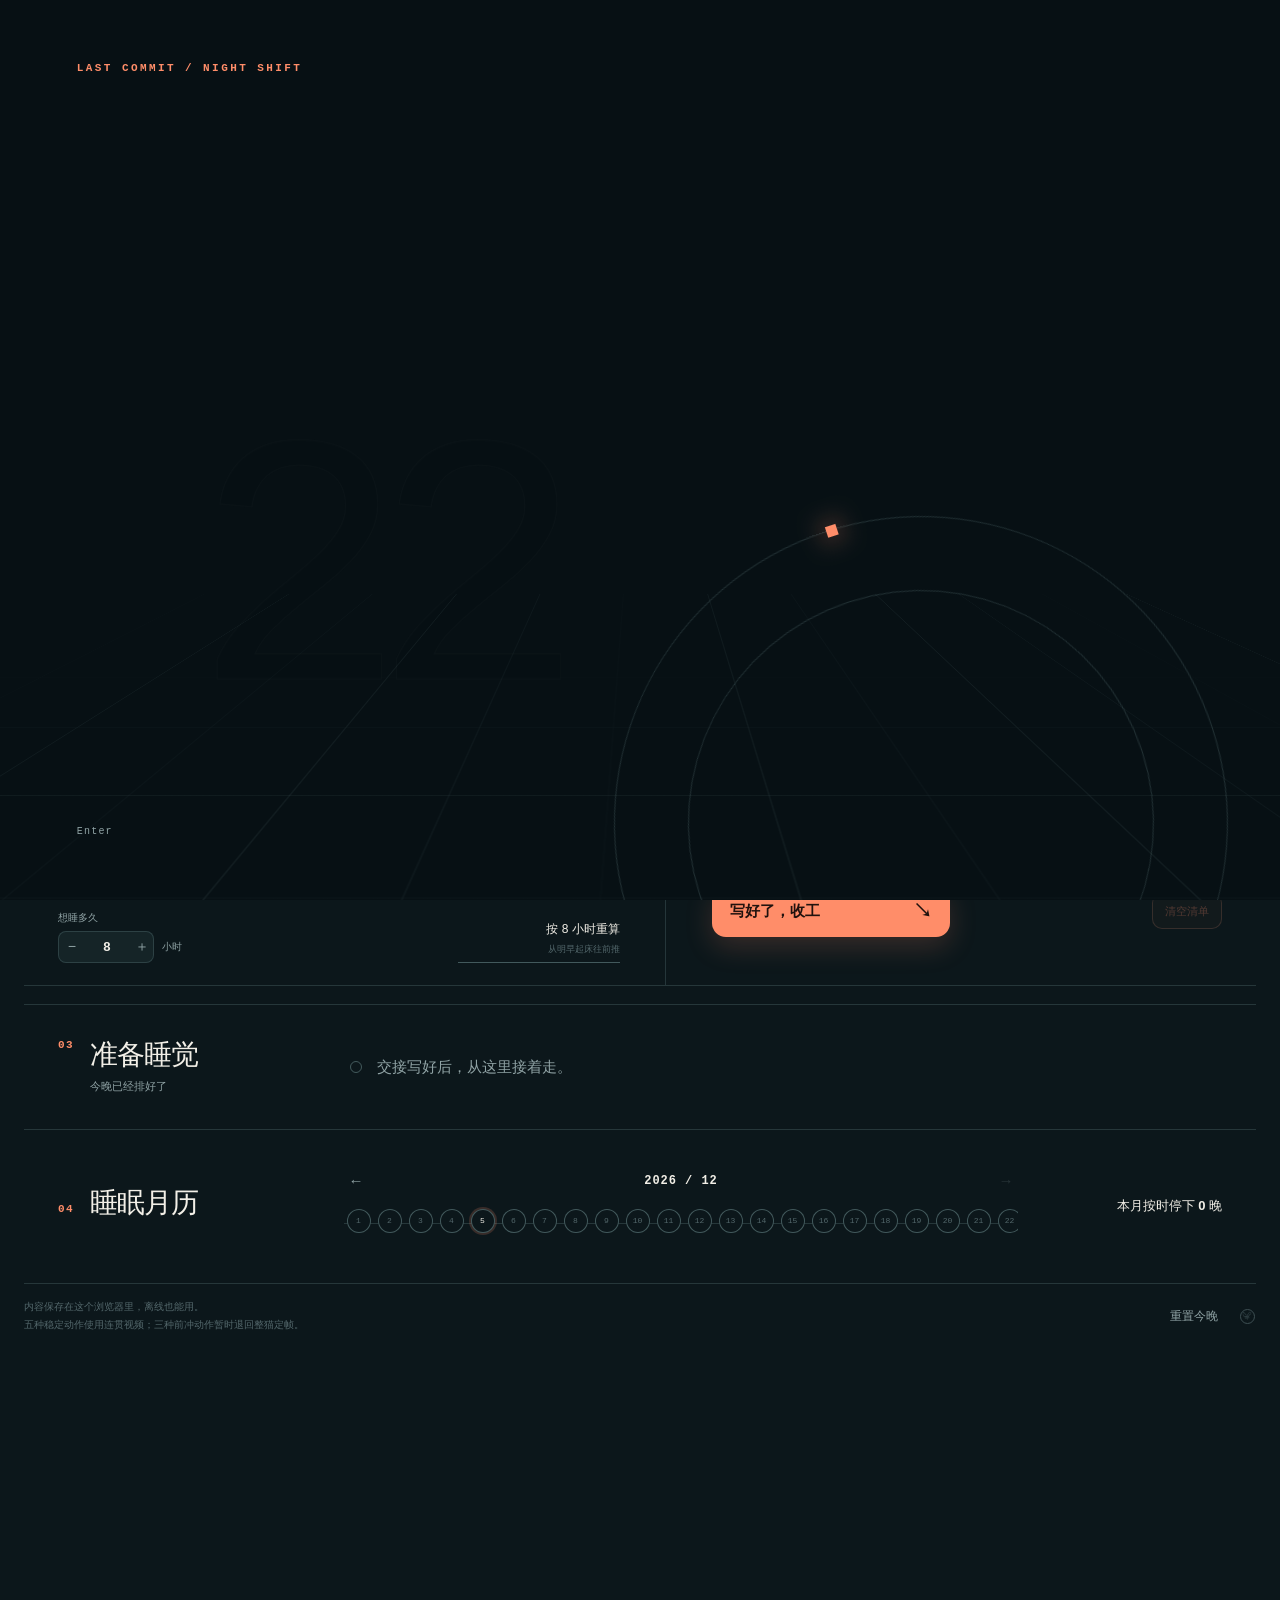
==== index.html @ c30077f1 "Publish Last Commit v12.30" ====
<!doctype html>
<html lang="zh-CN">
<head>
  <meta charset="utf-8">
  <meta name="viewport" content="width=device-width,initial-scale=1">
  <meta http-equiv="refresh" content="0; url=Last%20Commit%C2%B7%E6%97%A9%E7%9D%A1%E4%BD%9C%E6%81%AF%E7%B3%BB%E7%BB%9F.html">
  <title>Last Commit · 早睡作息系统</title>
</head>
<body>
  <p><a href="Last%20Commit%C2%B7%E6%97%A9%E7%9D%A1%E4%BD%9C%E6%81%AF%E7%B3%BB%E7%BB%9F.html">打开 Last Commit · 早睡作息系统</a></p>
</body>
</html>
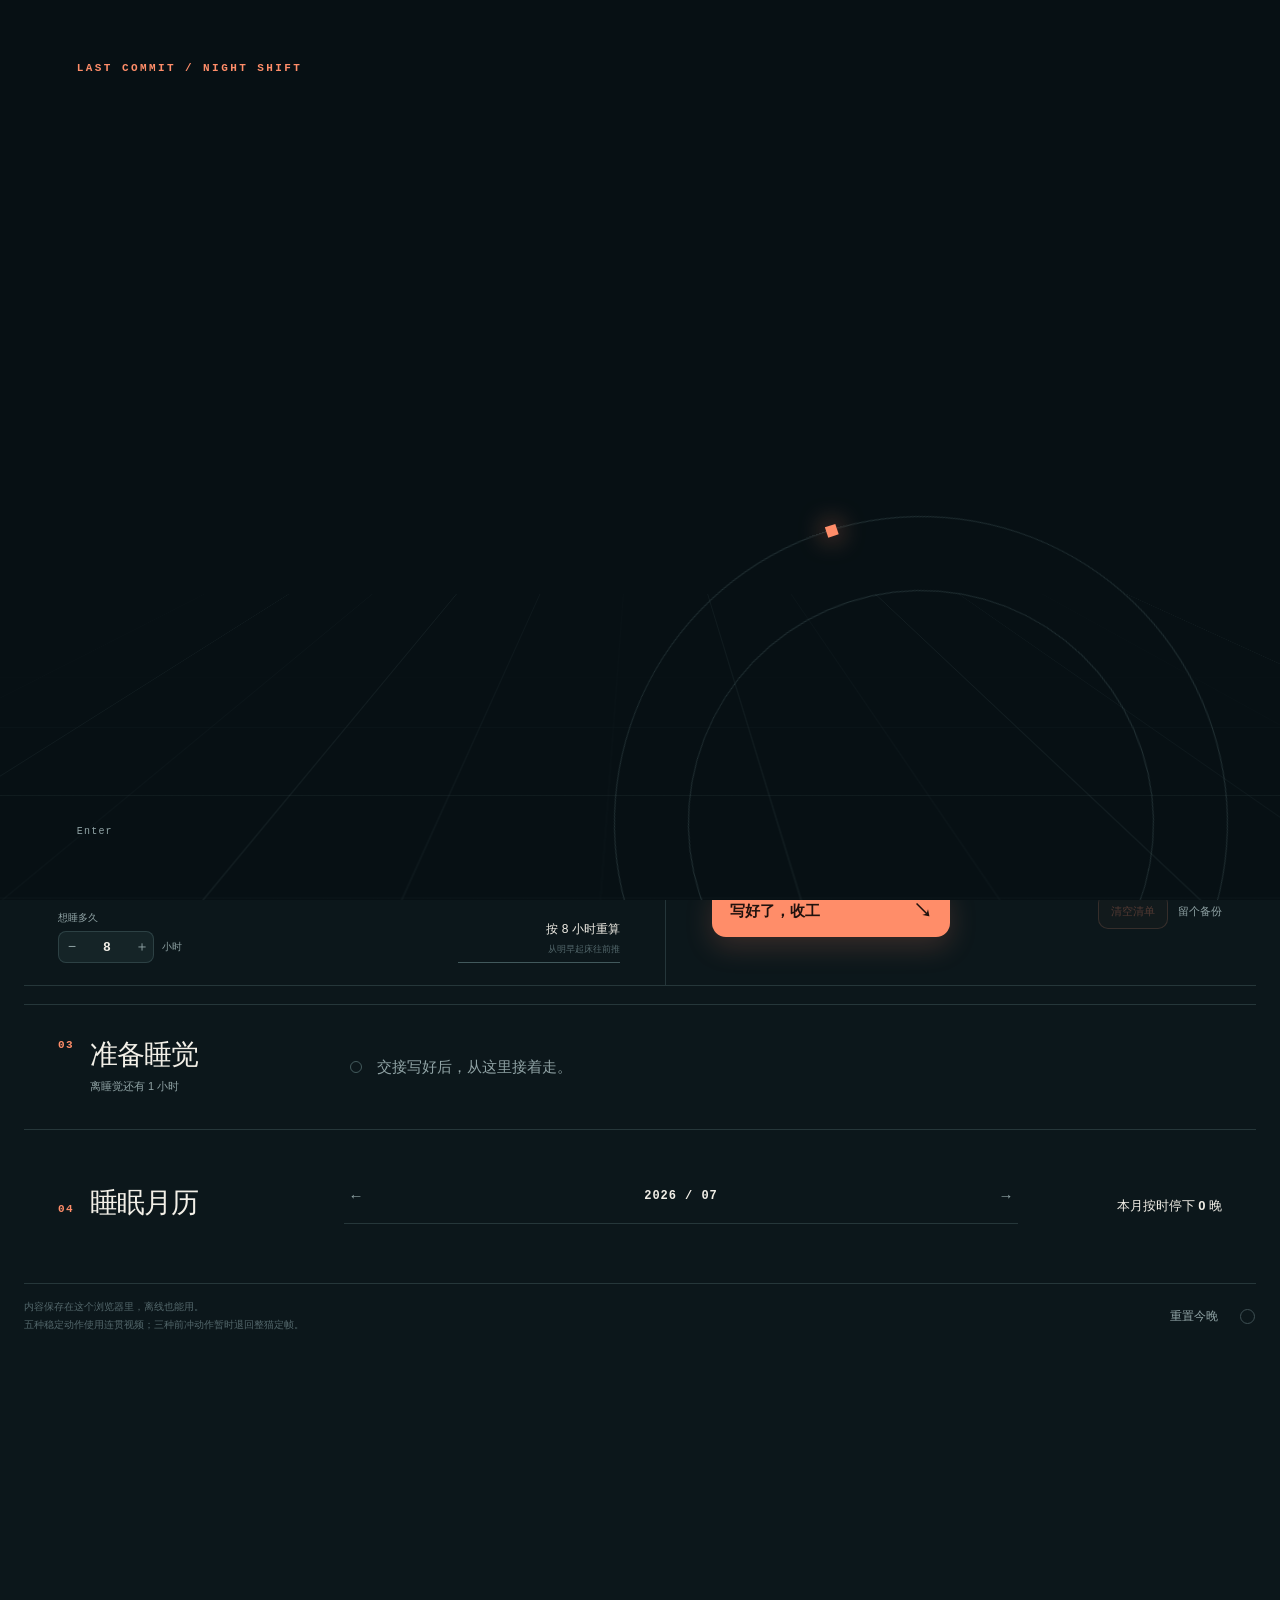
==== commit e0a82fcd: "Include the site icon in public builds" ====
--- a/index.html
+++ b/index.html
@@ -3,6 +3,7 @@
 <head>
   <meta charset="utf-8">
   <meta name="viewport" content="width=device-width,initial-scale=1">
+  <link rel="icon" href="favicon.svg" type="image/svg+xml">
   <meta http-equiv="refresh" content="0; url=Last%20Commit%C2%B7%E6%97%A9%E7%9D%A1%E4%BD%9C%E6%81%AF%E7%B3%BB%E7%BB%9F.html">
   <title>Last Commit · 早睡作息系统</title>
 </head>
